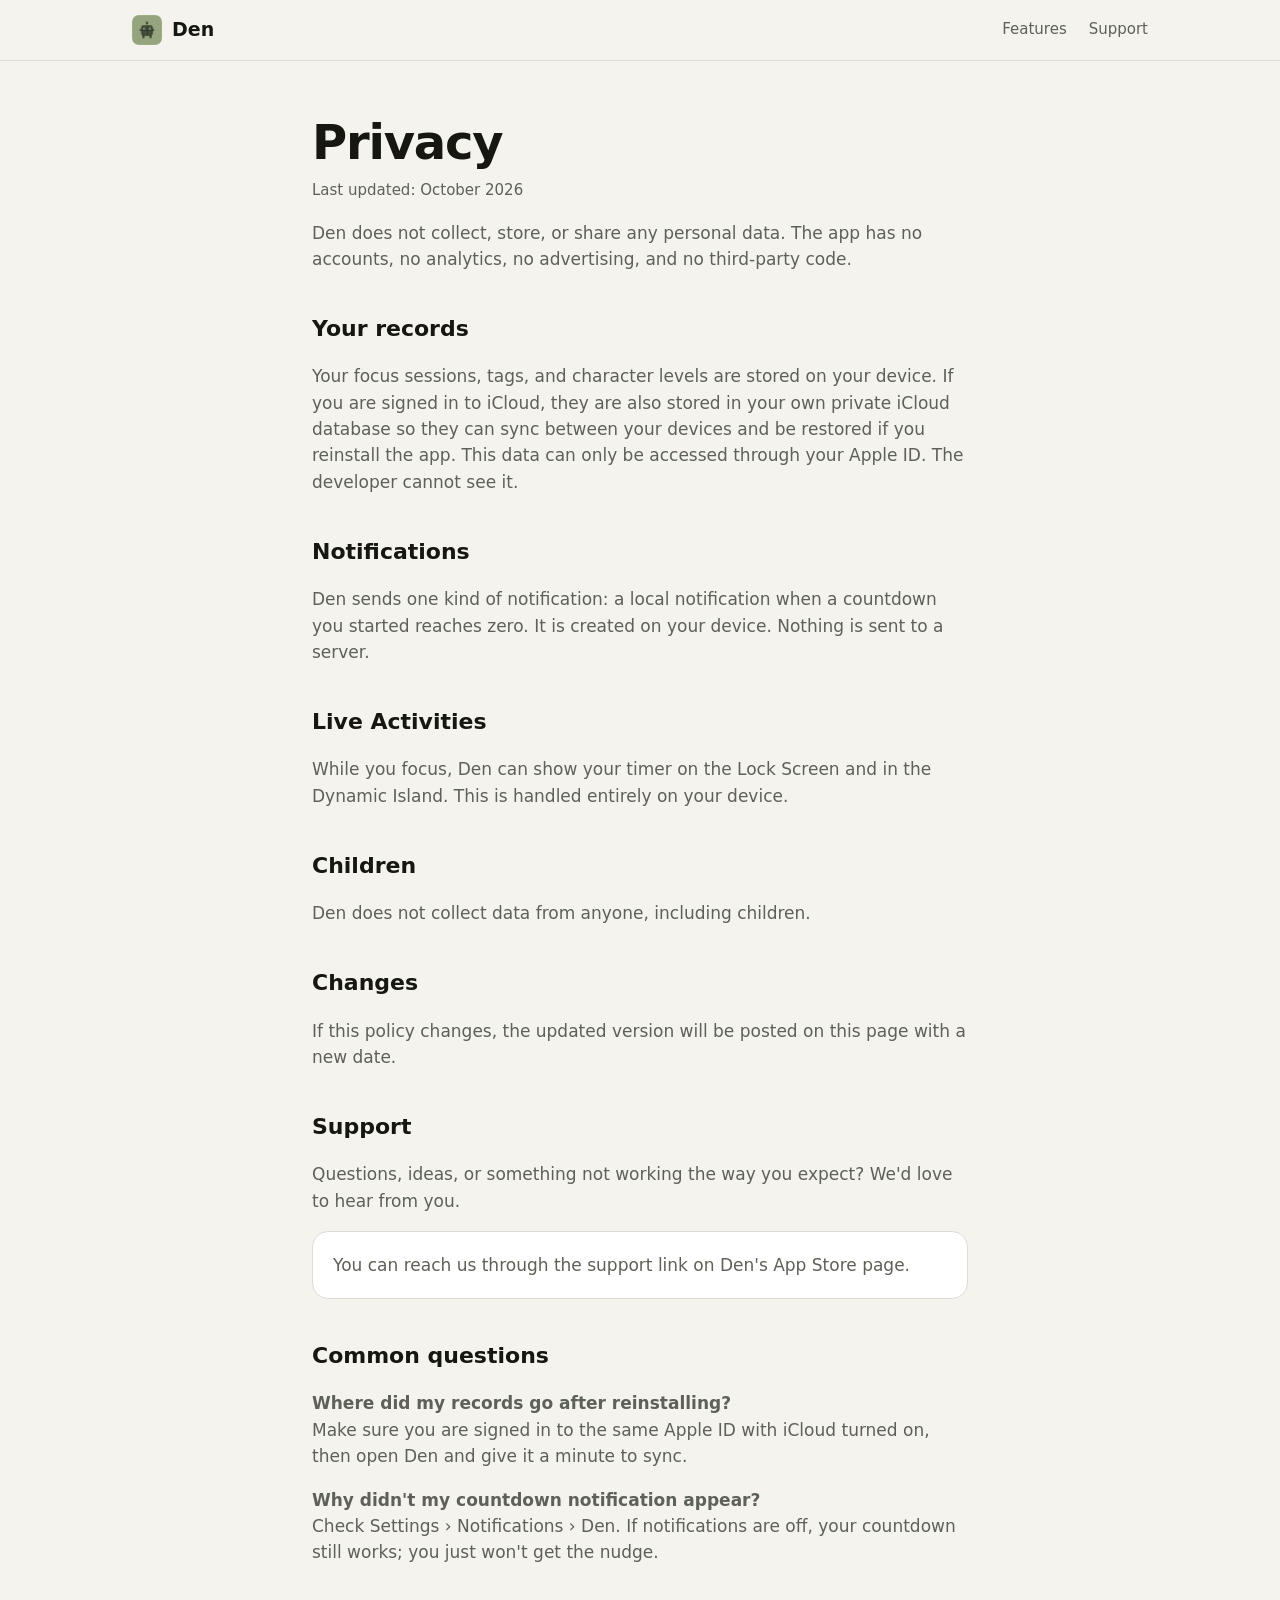
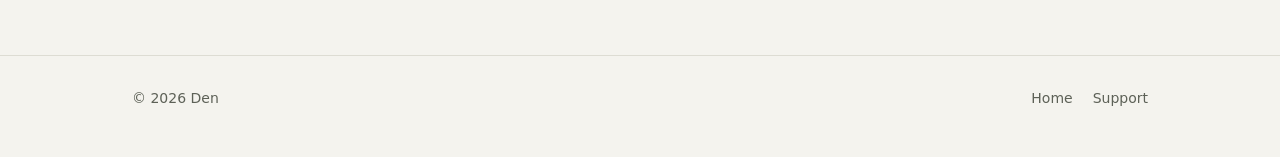
==== website/privacy.html @ ef94eb33 "websites added" ====
<!doctype html>
<html lang="en">
<head>
  <meta charset="utf-8">
  <meta name="viewport" content="width=device-width, initial-scale=1, viewport-fit=cover">
  <title>Privacy and Support — Den</title>
  <meta name="description" content="Den's privacy policy and how to get support.">
  <meta name="theme-color" content="#f4f3ee" media="(prefers-color-scheme: light)">
  <meta name="theme-color" content="#121310" media="(prefers-color-scheme: dark)">
  <link rel="icon" type="image/png" href="assets/favicon.png">
  <link rel="apple-touch-icon" href="assets/apple-touch-icon.png">
  <link rel="stylesheet" href="assets/style.css">
</head>
<body>
  <header class="site-header">
    <div class="wrap">
      <a class="brand" href="./">
        <img src="assets/icon.png" alt="" width="30" height="30">
        Den
      </a>
      <nav class="nav" aria-label="Main">
        <a href="./#features">Features</a>
        <a href="#support">Support</a>
      </nav>
    </div>
  </header>

  <main class="wrap doc">
    <h1>Privacy</h1>
    <p class="updated">Last updated: October 2026</p>

    <p>Den does not collect, store, or share any personal data. The app has no accounts, no analytics, no advertising, and no third-party code.</p>

    <h2>Your records</h2>
    <p>Your focus sessions, tags, and character levels are stored on your device. If you are signed in to iCloud, they are also stored in your own private iCloud database so they can sync between your devices and be restored if you reinstall the app. This data can only be accessed through your Apple ID. The developer cannot see it.</p>

    <h2>Notifications</h2>
    <p>Den sends one kind of notification: a local notification when a countdown you started reaches zero. It is created on your device. Nothing is sent to a server.</p>

    <h2>Live Activities</h2>
    <p>While you focus, Den can show your timer on the Lock Screen and in the Dynamic Island. This is handled entirely on your device.</p>

    <h2>Children</h2>
    <p>Den does not collect data from anyone, including children.</p>

    <h2>Changes</h2>
    <p>If this policy changes, the updated version will be posted on this page with a new date.</p>

    <h2 id="support">Support</h2>
    <p>Questions, ideas, or something not working the way you expect? We'd love to hear from you.</p>
    <div class="contact">
      <p data-support-block hidden>Email: <span data-support-email></span></p>
      <p data-support-fallback>You can reach us through the support link on Den's App Store page.</p>
    </div>

    <h2>Common questions</h2>
    <p><strong>Where did my records go after reinstalling?</strong><br>
    Make sure you are signed in to the same Apple ID with iCloud turned on, then open Den and give it a minute to sync.</p>
    <p><strong>Why didn't my countdown notification appear?</strong><br>
    Check Settings › Notifications › Den. If notifications are off, your countdown still works; you just won't get the nudge.</p>
  </main>

  <footer class="site-footer">
    <div class="wrap">
      <span>© 2026 Den</span>
      <nav aria-label="Footer">
        <a href="./">Home</a>
        <a href="#support">Support</a>
      </nav>
    </div>
  </footer>

  <script src="assets/config.js"></script>
  <script src="assets/site.js"></script>
</body>
</html>
---- website/assets/style.css ----
:root {
  --bg: #f4f3ee;
  --surface: #ffffff;
  --ink: #16180f;
  --muted: #5d6157;
  --line: #dddcd3;
  --button: #16180f;
  --button-ink: #ffffff;

  /* LCD 的配色和 app 裡一樣，不跟著深色模式變。 */
  --lcd-bg: #9dad86;
  --lcd-on: #2a3225;
  --lcd-off: #94a47e;
  --lcd-bezel: #c9d2b8;

  --radius: 22px;
  --max: 1080px;
  color-scheme: light;
}

@media (prefers-color-scheme: dark) {
  :root:not([data-theme="light"]) {
    --bg: #121310;
    --surface: #1d1f1a;
    --ink: #f1f2ec;
    --muted: #a5a99d;
    --line: #2e3129;
    --button: #f1f2ec;
    --button-ink: #121310;
    --lcd-bezel: #2e3329;
    color-scheme: dark;
  }
}

:root[data-theme="dark"] {
  --bg: #121310;
  --surface: #1d1f1a;
  --ink: #f1f2ec;
  --muted: #a5a99d;
  --line: #2e3129;
  --button: #f1f2ec;
  --button-ink: #121310;
  --lcd-bezel: #2e3329;
  color-scheme: dark;
}

* { box-sizing: border-box; }

html { -webkit-text-size-adjust: 100%; }

body {
  margin: 0;
  background: var(--bg);
  color: var(--ink);
  font-family: -apple-system, BlinkMacSystemFont, "SF Pro Text", "Segoe UI", system-ui, sans-serif;
  font-size: 17px;
  line-height: 1.55;
  -webkit-font-smoothing: antialiased;
}

img { max-width: 100%; height: auto; display: block; }

a { color: inherit; }

.wrap {
  max-width: var(--max);
  margin: 0 auto;
  padding: 0 16px;
}

@media (min-width: 720px) {
  .wrap { padding: 0 32px; }
}

/* ---------- Header ---------- */

.site-header {
  position: sticky;
  top: 0;
  z-index: 10;
  background: color-mix(in srgb, var(--bg) 88%, transparent);
  backdrop-filter: saturate(150%) blur(12px);
  -webkit-backdrop-filter: saturate(150%) blur(12px);
  border-bottom: 1px solid var(--line);
}

.site-header .wrap {
  display: flex;
  align-items: center;
  justify-content: space-between;
  height: 60px;
}

.brand {
  display: flex;
  align-items: center;
  gap: 10px;
  font-weight: 700;
  font-size: 19px;
  text-decoration: none;
}

.brand img {
  width: 30px;
  height: 30px;
  border-radius: 7px;
}

.nav {
  display: flex;
  gap: 22px;
  font-size: 15px;
}

.nav a {
  text-decoration: none;
  color: var(--muted);
}

.nav a:hover { color: var(--ink); }

@media (max-width: 560px) {
  .nav .optional { display: none; }
}

/* ---------- Buttons ---------- */

.store-button {
  display: inline-flex;
  align-items: center;
  gap: 10px;
  min-height: 52px;
  padding: 0 24px;
  border-radius: 999px;
  background: var(--button);
  color: var(--button-ink);
  font-weight: 600;
  font-size: 17px;
  text-decoration: none;
  transition: transform 0.15s ease, opacity 0.15s ease;
}

.store-button:hover { transform: translateY(-1px); }

.store-button svg {
  width: 20px;
  height: 20px;
  flex: none;
}

.store-button[aria-disabled="true"] {
  opacity: 0.55;
  cursor: default;
  pointer-events: none;
}

.store-note {
  margin: 12px 0 0;
  font-size: 14px;
  color: var(--muted);
}

/* ---------- Hero ---------- */

.hero {
  padding: 56px 0 72px;
}

.hero .wrap {
  display: grid;
  gap: 48px;
  align-items: center;
}

@media (min-width: 880px) {
  .hero { padding: 88px 0 104px; }
  .hero .wrap { grid-template-columns: 1.05fr 0.95fr; }
}

.eyebrow {
  margin: 0 0 14px;
  font-size: 14px;
  font-weight: 600;
  letter-spacing: 0.04em;
  text-transform: uppercase;
  color: var(--muted);
}

h1 {
  margin: 0 0 20px;
  font-size: clamp(38px, 6.4vw, 64px);
  line-height: 1.05;
  letter-spacing: -0.025em;
}

.lede {
  margin: 0 0 32px;
  font-size: 19px;
  color: var(--muted);
  max-width: 34em;
}

/* ---------- LCD ---------- */

.lcd {
  background: var(--lcd-bg);
  border-radius: var(--radius);
  padding: 16px;
  box-shadow: 0 0 0 10px var(--lcd-bezel);
}

.lcd canvas {
  display: block;
  width: 100%;
  height: auto;
  image-rendering: pixelated;
}

.hero-lcd {
  max-width: 440px;
  width: 100%;
  margin: 10px auto;
  cursor: pointer;
}

.hero-lcd-caption {
  margin: 26px 0 0;
  text-align: center;
  font-size: 14px;
  color: var(--muted);
}

/* ---------- Sections ---------- */

section { scroll-margin-top: 72px; }

.section {
  padding: 72px 0;
  border-top: 1px solid var(--line);
}

.section h2 {
  margin: 0 0 12px;
  font-size: clamp(30px, 4.4vw, 42px);
  line-height: 1.12;
  letter-spacing: -0.02em;
}

.section .intro {
  margin: 0 0 40px;
  font-size: 18px;
  color: var(--muted);
  max-width: 38em;
}

/* Features */

.features {
  display: grid;
  gap: 16px;
  grid-template-columns: repeat(auto-fill, minmax(240px, 1fr));
}

.feature {
  background: var(--surface);
  border: 1px solid var(--line);
  border-radius: 18px;
  padding: 22px;
}

.feature h3 {
  margin: 0 0 6px;
  font-size: 18px;
}

.feature p {
  margin: 0;
  font-size: 16px;
  color: var(--muted);
}

.feature .icon {
  display: block;
  width: 28px;
  height: 28px;
  margin-bottom: 14px;
  color: var(--ink);
}

/* Characters */

.characters {
  display: grid;
  gap: 16px;
  grid-template-columns: repeat(3, 1fr);
}

@media (min-width: 880px) {
  .characters { grid-template-columns: repeat(6, 1fr); }
}

.character {
  margin: 0;
  text-align: center;
}

.character .lcd {
  padding: 8px;
  box-shadow: none;
  border-radius: 16px;
  cursor: pointer;
}

.character figcaption {
  margin-top: 10px;
  font-weight: 600;
}

/* Screens */

.screens {
  display: flex;
  gap: 18px;
  overflow-x: auto;
  scroll-snap-type: x mandatory;
  padding-bottom: 16px;
  margin: 0 -16px;
  padding-left: 16px;
  padding-right: 16px;
}

@media (min-width: 720px) {
  .screens { margin: 0; padding-left: 0; padding-right: 0; }
}

.screen {
  flex: 0 0 auto;
  width: min(62vw, 240px);
  margin: 0;
  scroll-snap-align: start;
}

.screen img {
  width: 100%;
  border-radius: 26px;
  border: 1px solid var(--line);
  background: var(--surface);
}

.screen figcaption {
  margin-top: 10px;
  font-size: 15px;
  color: var(--muted);
  text-align: center;
}

/* Privacy */

.promises {
  display: grid;
  gap: 12px;
  margin: 0 0 28px;
  padding: 0;
  list-style: none;
}

@media (min-width: 720px) {
  .promises { grid-template-columns: repeat(2, 1fr); }
}

.promises li {
  display: flex;
  gap: 12px;
  align-items: baseline;
  font-size: 17px;
}

.promises li::before {
  content: "";
  flex: none;
  width: 9px;
  height: 9px;
  background: var(--lcd-on);
  box-shadow: 0 0 0 3px var(--lcd-bg);
  transform: translateY(-2px);
}

.text-link {
  font-weight: 600;
  text-underline-offset: 3px;
}

/* Closing CTA */

.closing {
  text-align: center;
}

.closing .intro {
  margin-left: auto;
  margin-right: auto;
}

/* Footer */

.site-footer {
  padding: 32px 0 48px;
  border-top: 1px solid var(--line);
  font-size: 14px;
  color: var(--muted);
}

.site-footer .wrap {
  display: flex;
  flex-wrap: wrap;
  gap: 12px 24px;
  justify-content: space-between;
}

.site-footer nav {
  display: flex;
  gap: 20px;
}

.site-footer a { text-decoration: none; }
.site-footer a:hover { color: var(--ink); }

/* ---------- Privacy page ---------- */

.doc {
  max-width: 720px;
  padding-top: 56px;
  padding-bottom: 72px;
}

.doc h1 {
  font-size: clamp(34px, 5.4vw, 48px);
}

.doc h2 {
  margin: 40px 0 8px;
  font-size: 22px;
}

.doc p,
.doc li {
  color: var(--muted);
}

.doc .updated {
  margin-top: -8px;
  font-size: 15px;
}

.doc .contact {
  margin-top: 16px;
  padding: 20px;
  background: var(--surface);
  border: 1px solid var(--line);
  border-radius: 16px;
}

.doc .contact p { margin: 0; }

@media (prefers-reduced-motion: reduce) {
  .store-button { transition: none; }
  .store-button:hover { transform: none; }
}
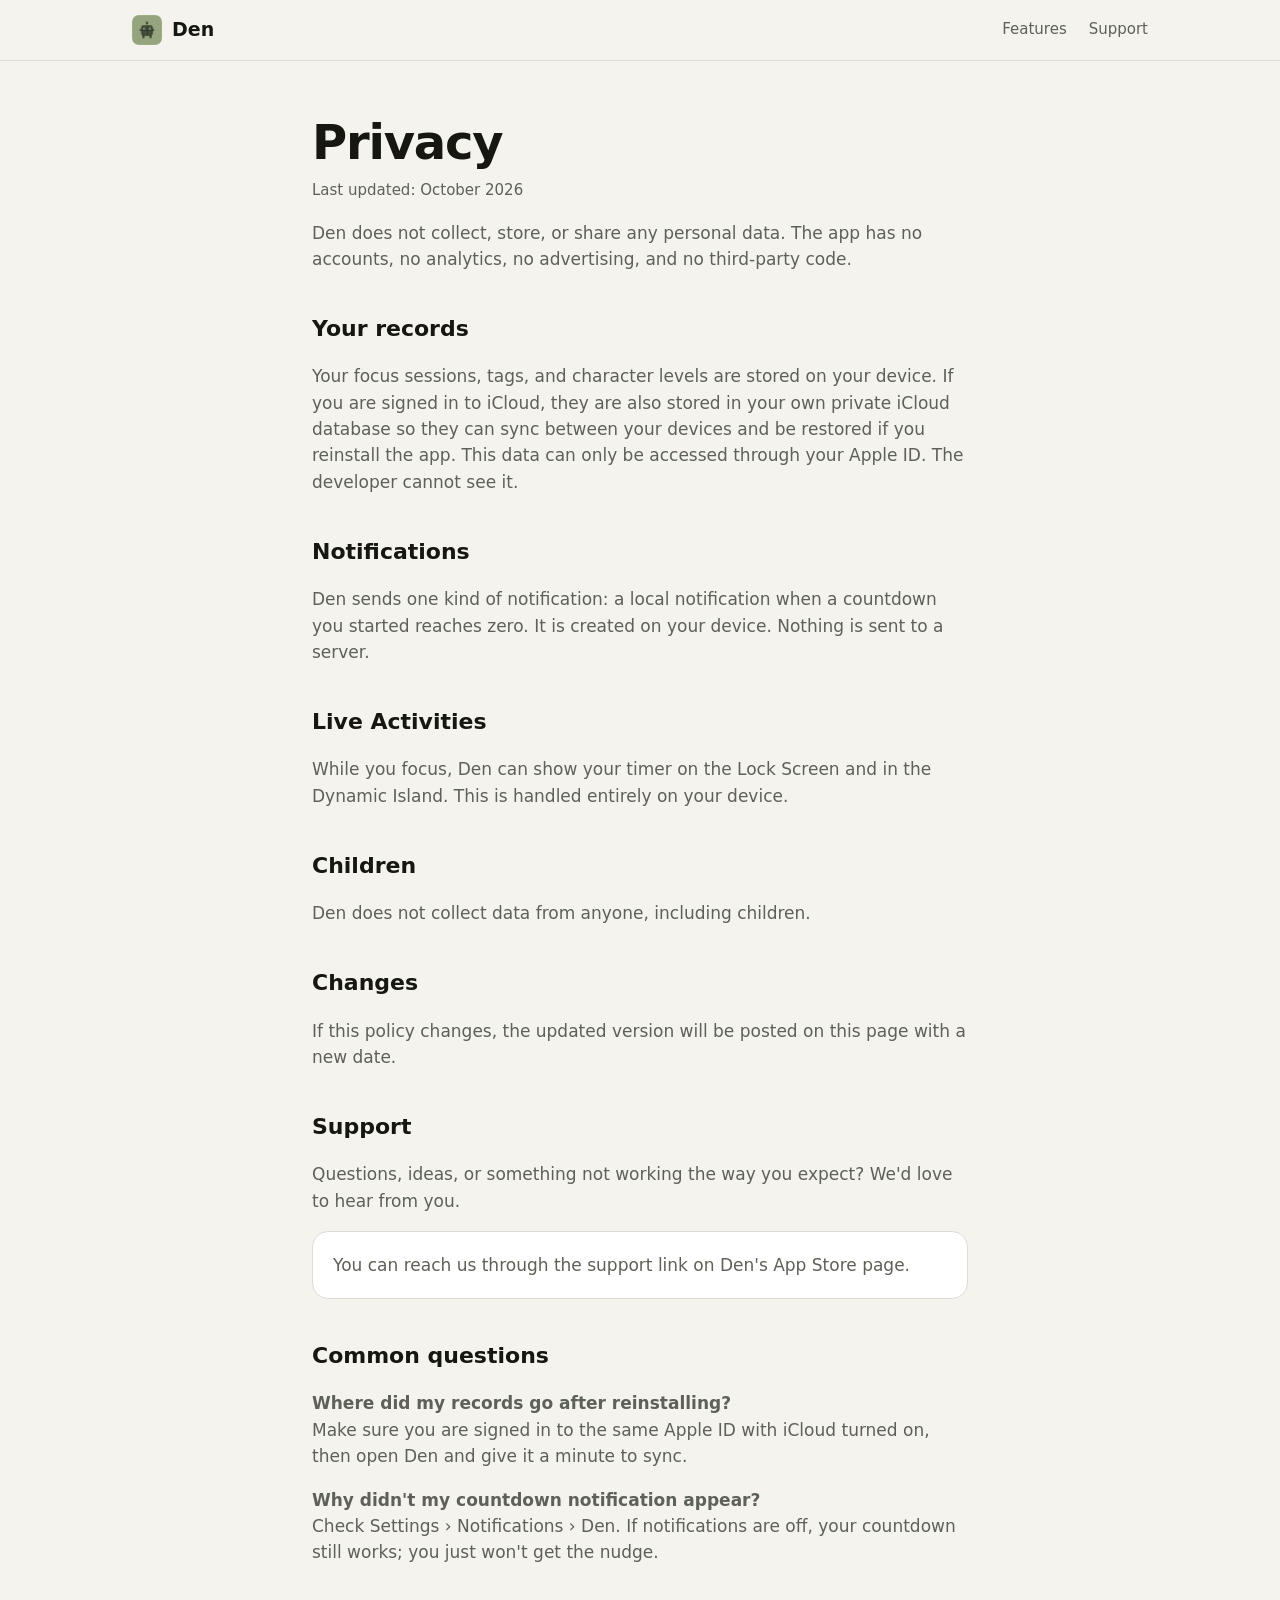
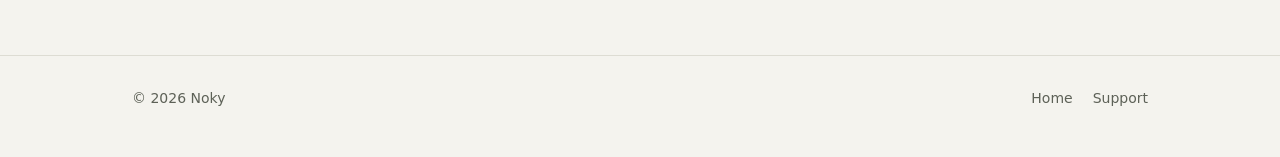
==== commit 24dddf4f: "slightly change" ====
--- a/website/privacy.html
+++ b/website/privacy.html
@@ -62,7 +62,7 @@
 
   <footer class="site-footer">
     <div class="wrap">
-      <span>© 2026 Den</span>
+      <span>© 2026 Noky</span>
       <nav aria-label="Footer">
         <a href="./">Home</a>
         <a href="#support">Support</a>
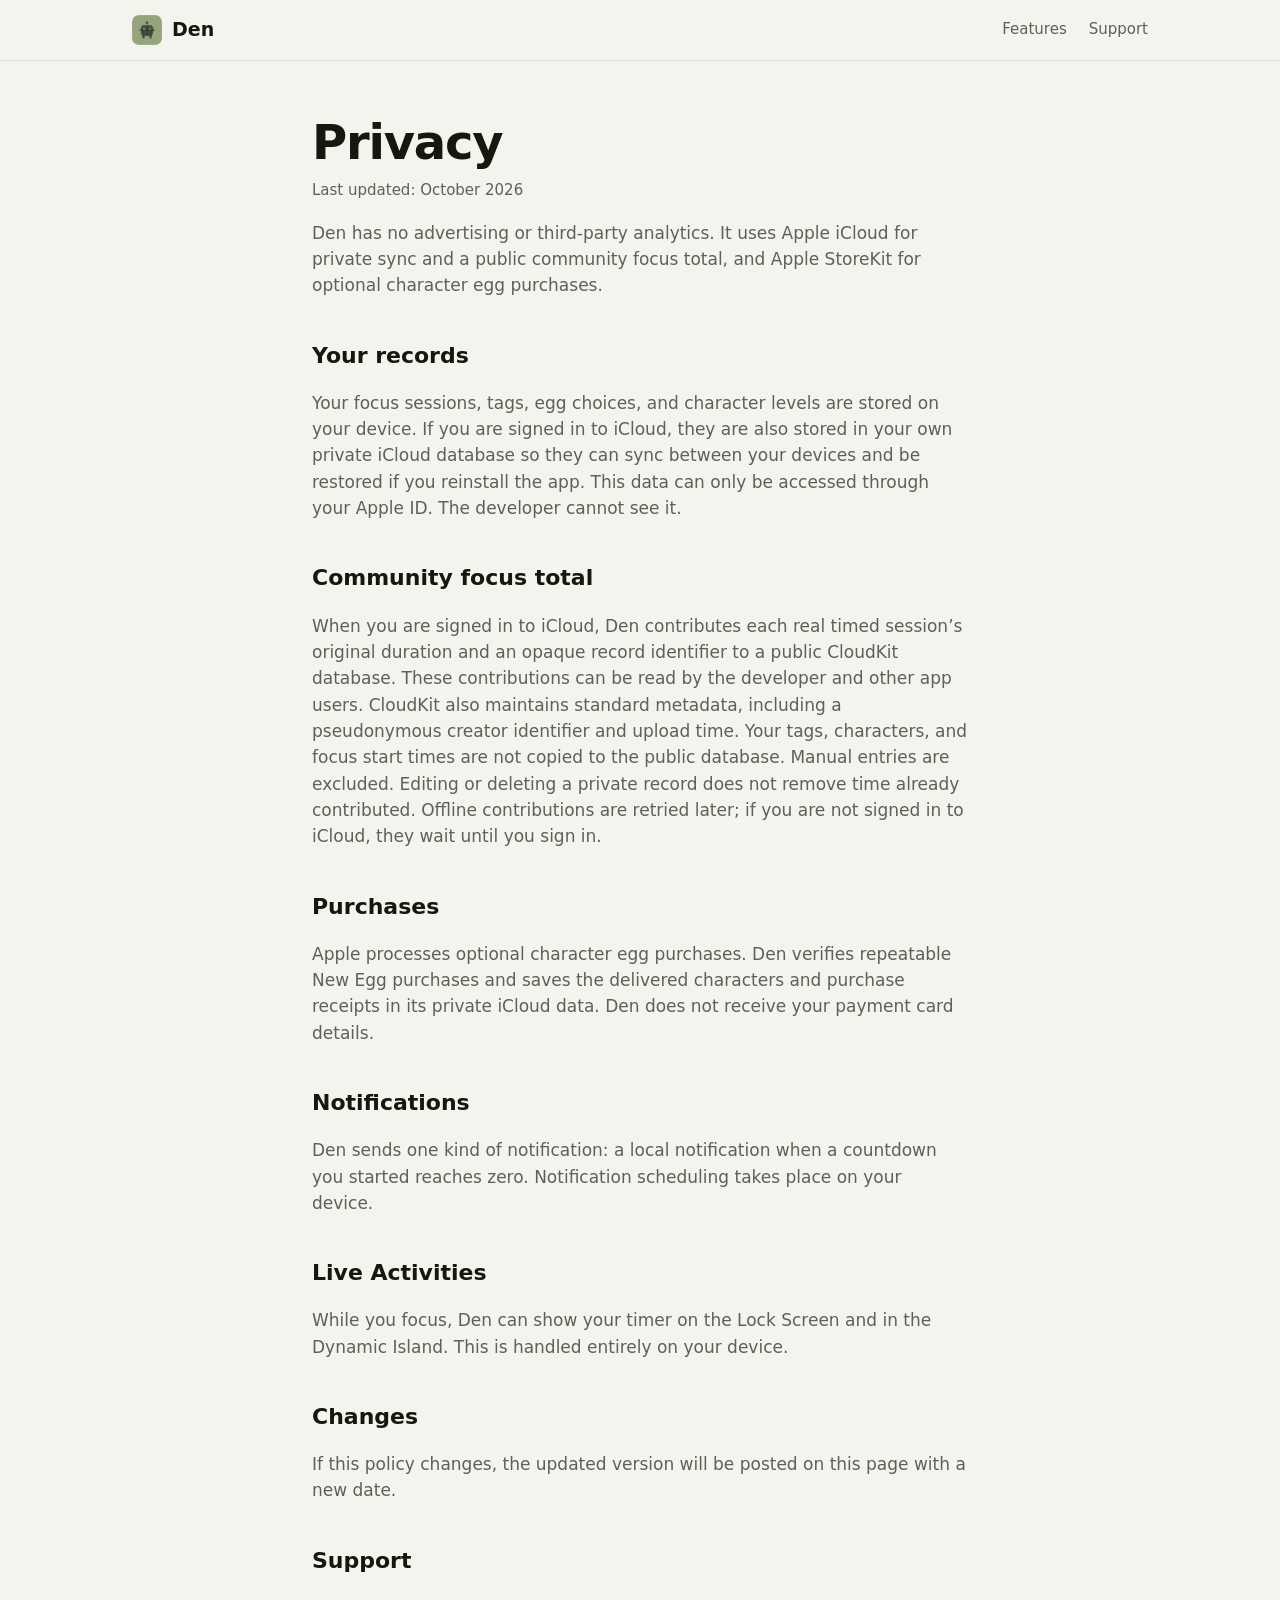
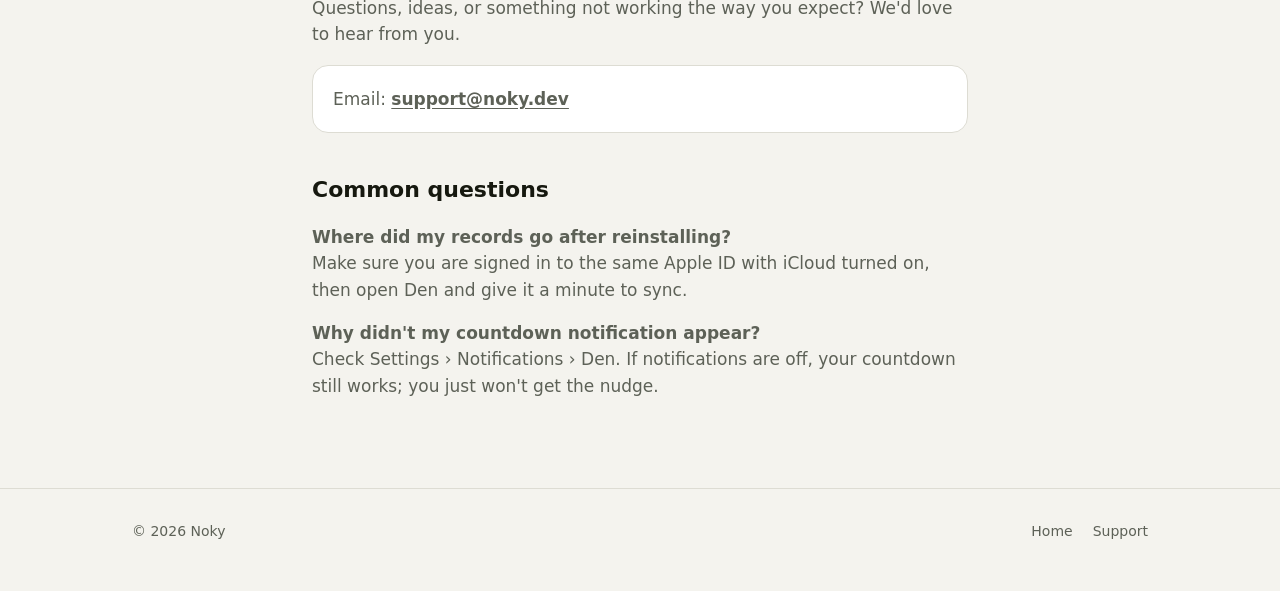
==== commit 733d0f6c: "egg, purchase, lots of twist" ====
--- a/website/privacy.html
+++ b/website/privacy.html
@@ -29,19 +29,22 @@
     <h1>Privacy</h1>
     <p class="updated">Last updated: October 2026</p>
 
-    <p>Den does not collect, store, or share any personal data. The app has no accounts, no analytics, no advertising, and no third-party code.</p>
+    <p>Den has no advertising or third-party analytics. It uses Apple iCloud for private sync and a public community focus total, and Apple StoreKit for optional character egg purchases.</p>
 
     <h2>Your records</h2>
-    <p>Your focus sessions, tags, and character levels are stored on your device. If you are signed in to iCloud, they are also stored in your own private iCloud database so they can sync between your devices and be restored if you reinstall the app. This data can only be accessed through your Apple ID. The developer cannot see it.</p>
+    <p>Your focus sessions, tags, egg choices, and character levels are stored on your device. If you are signed in to iCloud, they are also stored in your own private iCloud database so they can sync between your devices and be restored if you reinstall the app. This data can only be accessed through your Apple ID. The developer cannot see it.</p>
+
+    <h2>Community focus total</h2>
+    <p>When you are signed in to iCloud, Den contributes each real timed session’s original duration and an opaque record identifier to a public CloudKit database. These contributions can be read by the developer and other app users. CloudKit also maintains standard metadata, including a pseudonymous creator identifier and upload time. Your tags, characters, and focus start times are not copied to the public database. Manual entries are excluded. Editing or deleting a private record does not remove time already contributed. Offline contributions are retried later; if you are not signed in to iCloud, they wait until you sign in.</p>
+
+    <h2>Purchases</h2>
+    <p>Apple processes optional character egg purchases. Den verifies repeatable New Egg purchases and saves the delivered characters and purchase receipts in its private iCloud data. Den does not receive your payment card details.</p>
 
     <h2>Notifications</h2>
-    <p>Den sends one kind of notification: a local notification when a countdown you started reaches zero. It is created on your device. Nothing is sent to a server.</p>
+    <p>Den sends one kind of notification: a local notification when a countdown you started reaches zero. Notification scheduling takes place on your device.</p>
 
     <h2>Live Activities</h2>
     <p>While you focus, Den can show your timer on the Lock Screen and in the Dynamic Island. This is handled entirely on your device.</p>
-
-    <h2>Children</h2>
-    <p>Den does not collect data from anyone, including children.</p>
 
     <h2>Changes</h2>
     <p>If this policy changes, the updated version will be posted on this page with a new date.</p>
@@ -49,8 +52,8 @@
     <h2 id="support">Support</h2>
     <p>Questions, ideas, or something not working the way you expect? We'd love to hear from you.</p>
     <div class="contact">
-      <p data-support-block hidden>Email: <span data-support-email></span></p>
-      <p data-support-fallback>You can reach us through the support link on Den's App Store page.</p>
+      <p data-support-block>Email: <span data-support-email><a class="text-link" href="mailto:support@noky.dev">support@noky.dev</a></span></p>
+      <p data-support-fallback hidden>You can reach us through the support link on Den's App Store page.</p>
     </div>
 
     <h2>Common questions</h2>
--- a/website/assets/style.css
+++ b/website/assets/style.css
@@ -240,7 +240,7 @@
 }
 
 .section h2 {
-  margin: 0 0 12px;
+  margin: 0 0 28px;
   font-size: clamp(30px, 4.4vw, 42px);
   line-height: 1.12;
   letter-spacing: -0.02em;
@@ -269,7 +269,7 @@
 }
 
 .feature h3 {
-  margin: 0 0 6px;
+  margin: 0;
   font-size: 18px;
 }
 
@@ -452,7 +452,7 @@
   font-size: 15px;
 }
 
-.doc .contact {
+.contact {
   margin-top: 16px;
   padding: 20px;
   background: var(--surface);
@@ -460,7 +460,14 @@
   border-radius: 16px;
 }
 
+.contact h2 { margin: 0 0 12px; }
+.contact p { color: var(--muted); }
+.contact .text-link { overflow-wrap: anywhere; }
+.contact p:last-child { margin-bottom: 0; }
+
 .doc .contact p { margin: 0; }
+
+#support { scroll-margin-top: 80px; }
 
 @media (prefers-reduced-motion: reduce) {
   .store-button { transition: none; }
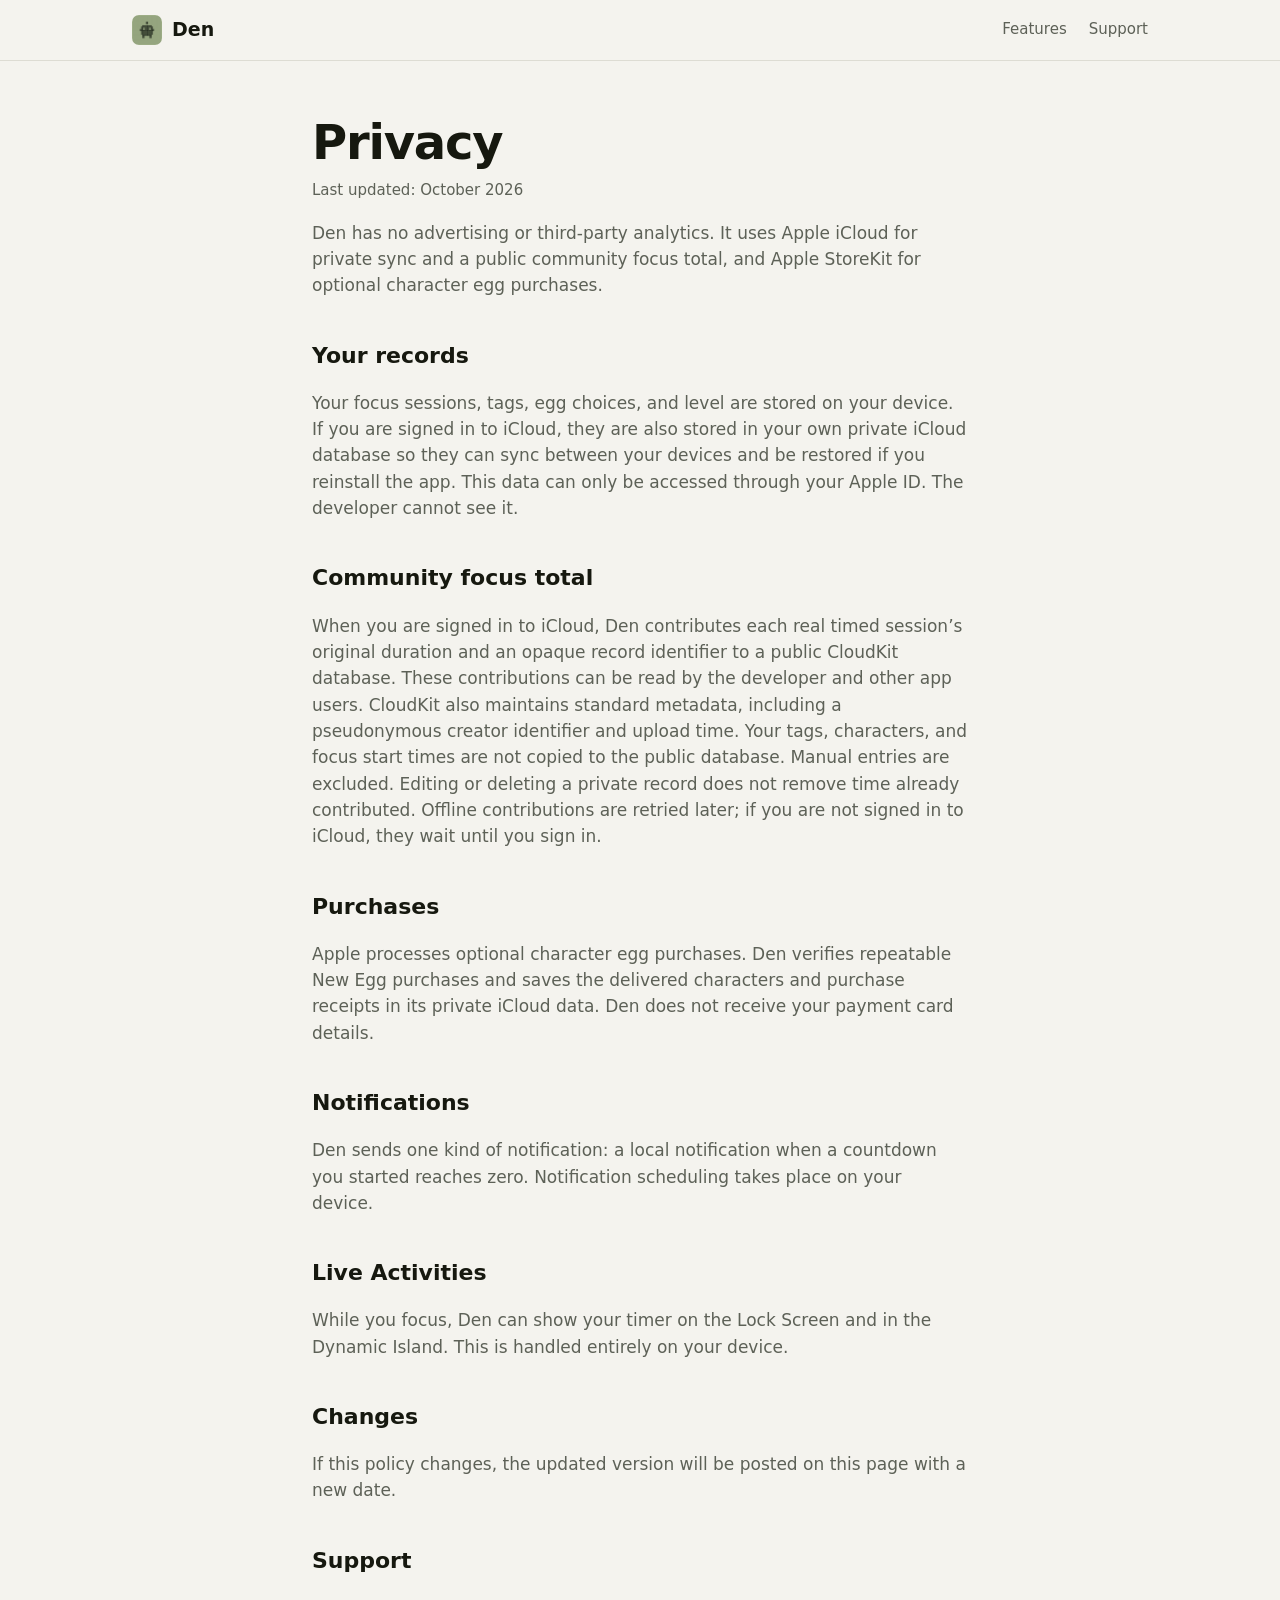
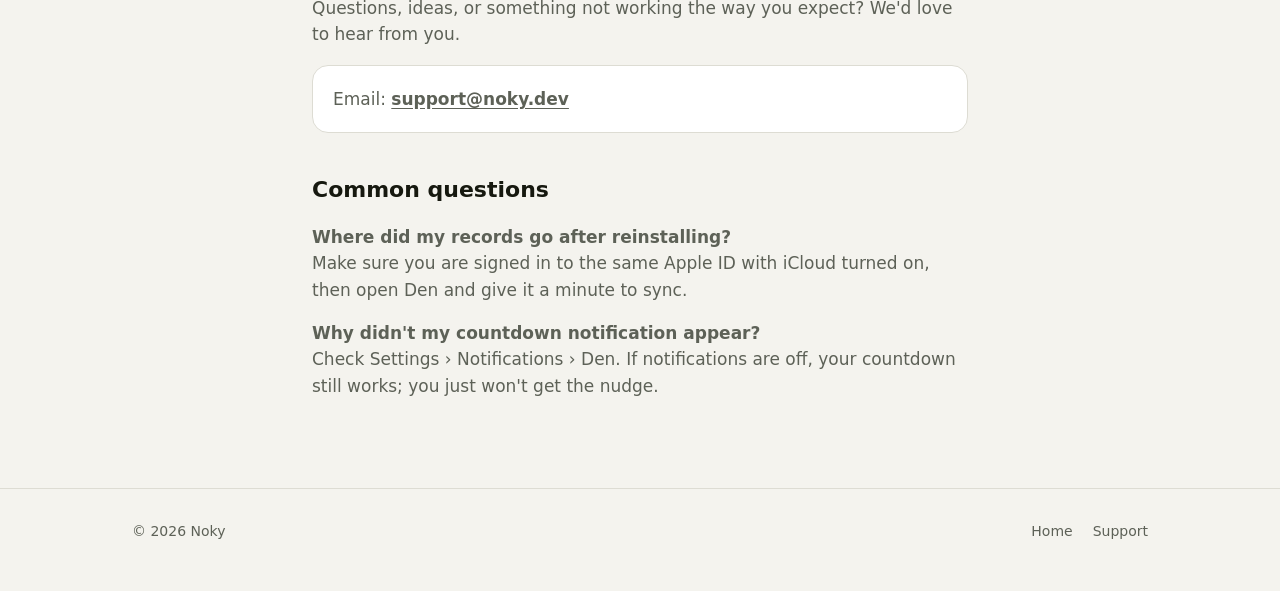
==== commit 43699b5d: "shared player level, eggs hatch on level-up, first launch waits with a flying egg - level is shared " ====
--- a/website/privacy.html
+++ b/website/privacy.html
@@ -32,7 +32,7 @@
     <p>Den has no advertising or third-party analytics. It uses Apple iCloud for private sync and a public community focus total, and Apple StoreKit for optional character egg purchases.</p>
 
     <h2>Your records</h2>
-    <p>Your focus sessions, tags, egg choices, and character levels are stored on your device. If you are signed in to iCloud, they are also stored in your own private iCloud database so they can sync between your devices and be restored if you reinstall the app. This data can only be accessed through your Apple ID. The developer cannot see it.</p>
+    <p>Your focus sessions, tags, egg choices, and level are stored on your device. If you are signed in to iCloud, they are also stored in your own private iCloud database so they can sync between your devices and be restored if you reinstall the app. This data can only be accessed through your Apple ID. The developer cannot see it.</p>
 
     <h2>Community focus total</h2>
     <p>When you are signed in to iCloud, Den contributes each real timed session’s original duration and an opaque record identifier to a public CloudKit database. These contributions can be read by the developer and other app users. CloudKit also maintains standard metadata, including a pseudonymous creator identifier and upload time. Your tags, characters, and focus start times are not copied to the public database. Manual entries are excluded. Editing or deleting a private record does not remove time already contributed. Offline contributions are retried later; if you are not signed in to iCloud, they wait until you sign in.</p>
--- a/website/assets/style.css
+++ b/website/assets/style.css
@@ -258,7 +258,15 @@
 .features {
   display: grid;
   gap: 16px;
-  grid-template-columns: repeat(auto-fill, minmax(240px, 1fr));
+  grid-template-columns: 1fr;
+}
+
+@media (min-width: 560px) {
+  .features { grid-template-columns: repeat(2, 1fr); }
+}
+
+@media (min-width: 880px) {
+  .features { grid-template-columns: repeat(4, 1fr); }
 }
 
 .feature {
